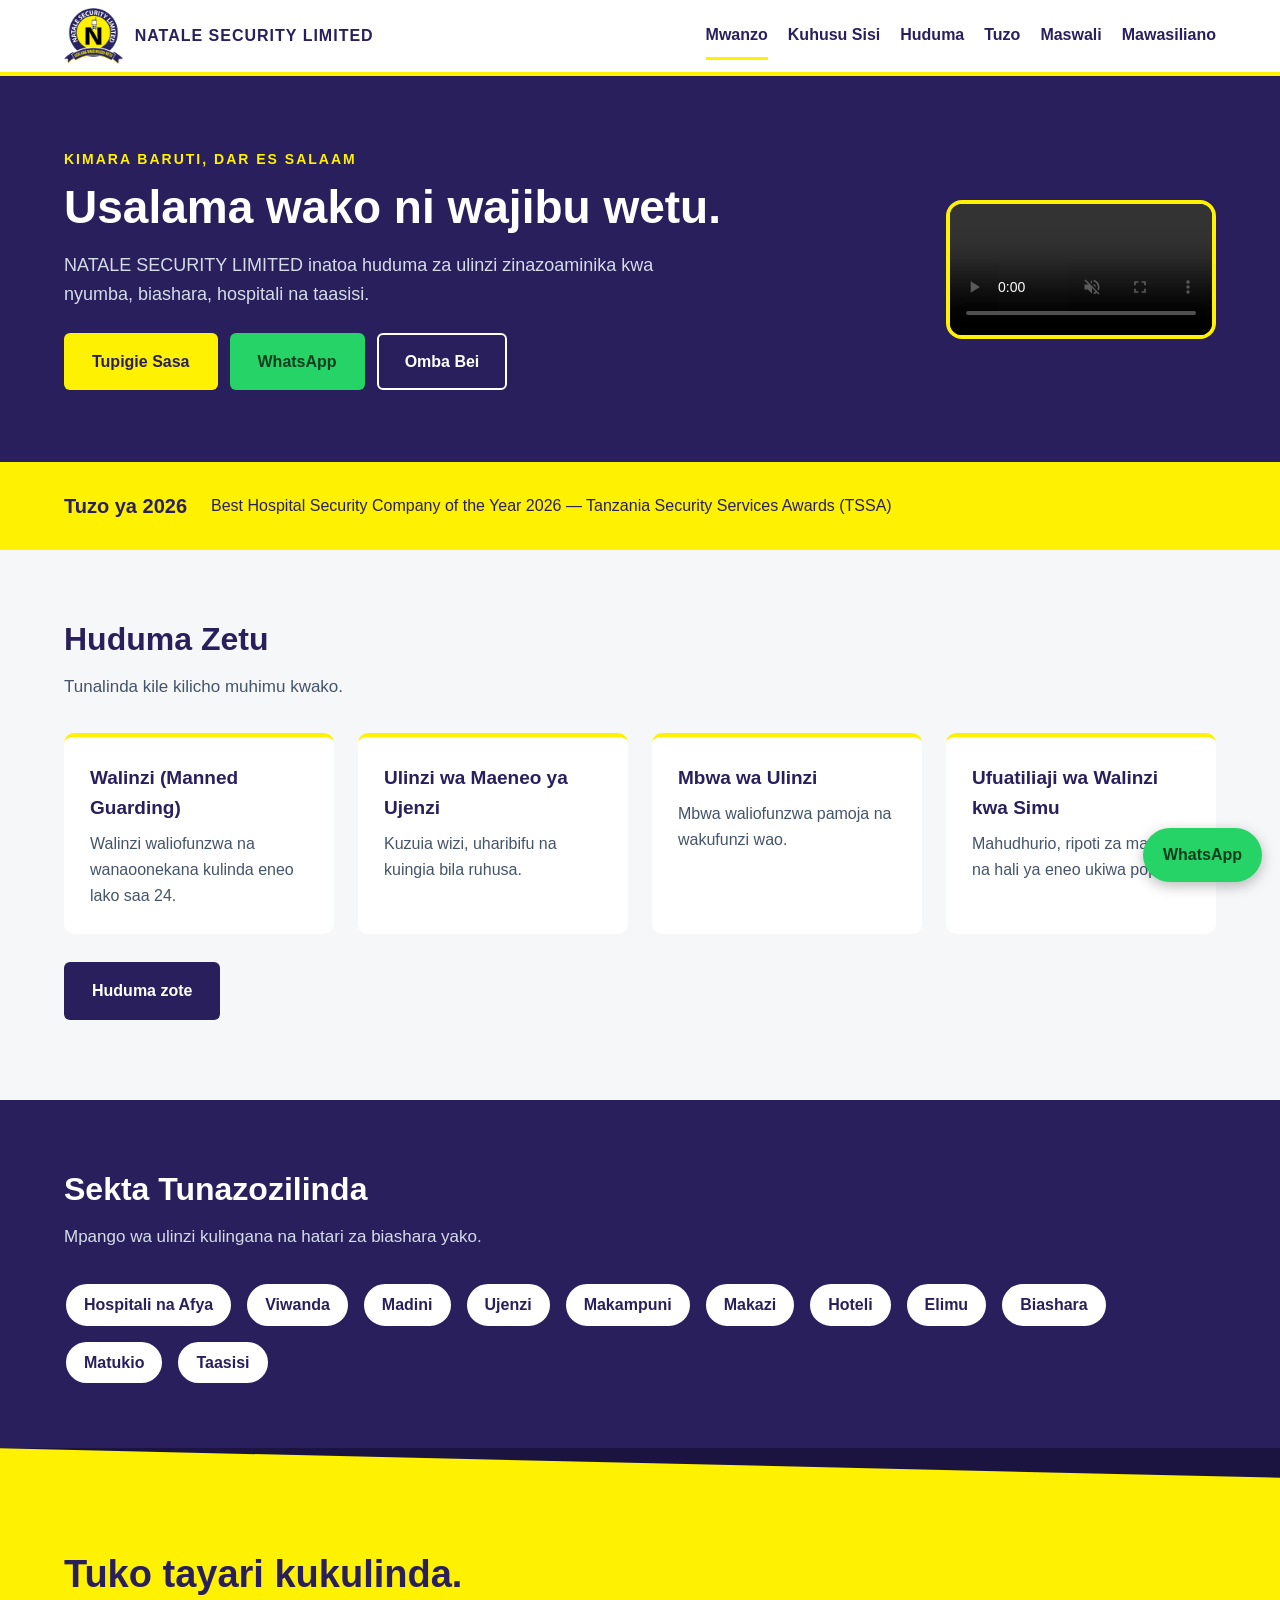
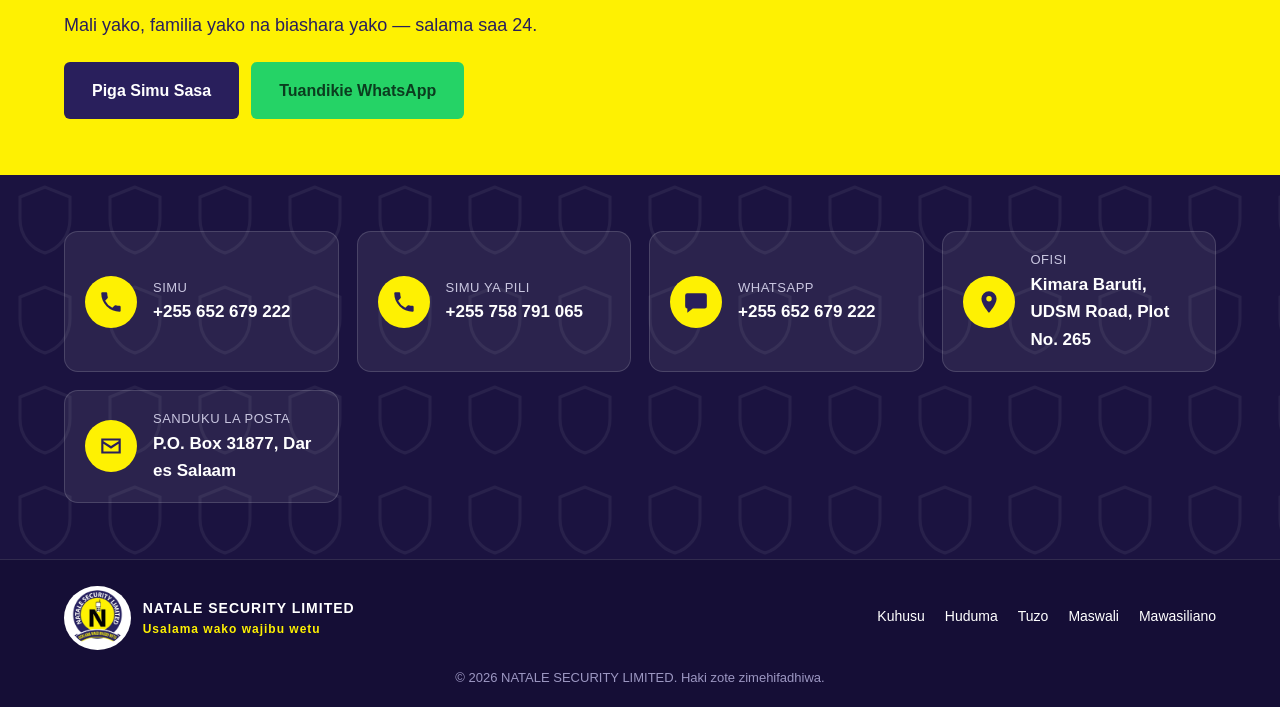
==== index.html @ 87dedaea "Toleo la kwanza: tovuti ya NATALE SECURITY LIMITED (kurasa 6)" ====
<!doctype html><html lang="sw"><head><meta charset="utf-8"><meta name="viewport" content="width=device-width,initial-scale=1"><title>Ulinzi wa Uhakika Dar es Salaam | NATALE SECURITY LIMITED</title><meta name="description" content="NATALE SECURITY LIMITED: huduma za ulinzi Dar es Salaam. Mshindi wa Best Hospital Security Company of the Year 2026."><link rel="icon" href="assets/logo.png"><link rel="stylesheet" href="css/style.css"></head><body>
<header><div class="w"><a class="brand" href="index.html"><img src="assets/logo.png" alt="Nembo la NATALE SECURITY LIMITED"><span>NATALE SECURITY LIMITED</span></a><nav><a href="index.html" class=on>Mwanzo</a><a href="about.html">Kuhusu Sisi</a><a href="services.html">Huduma</a><a href="awards.html">Tuzo</a><a href="faq.html">Maswali</a><a href="contact.html">Mawasiliano</a></nav></div></header>
<section class="hero"><div class="w"><div class="tx"><div class="eyebrow">KIMARA BARUTI, DAR ES SALAAM</div><h1>Usalama wako ni wajibu wetu.</h1><p>NATALE SECURITY LIMITED inatoa huduma za ulinzi zinazoaminika kwa nyumba, biashara, hospitali na taasisi.</p><div class="btns"><a class="b y" href="tel:+255652679222">Tupigie Sasa</a><a class="b g" href="https://wa.me/255652679222">WhatsApp</a><a class="b o" href="contact.html">Omba Bei</a></div></div><div class="vid"><video src="assets/natale-intro.mp4" autoplay muted loop playsinline controls preload="metadata" aria-label="Video ya NATALE SECURITY LIMITED"></video></div></div></section><div class="award"><div class="w"><strong>Tuzo ya 2026</strong><span>Best Hospital Security Company of the Year 2026 &mdash; Tanzania Security Services Awards (TSSA)</span></div></div>
<section class="sec"><div class="w"><h2>Huduma Zetu</h2><p class="sub">Tunalinda kile kilicho muhimu kwako.</p><div class="grid"><div class="card"><h3>Walinzi (Manned Guarding)</h3><p>Walinzi waliofunzwa na wanaoonekana kulinda eneo lako saa 24.</p></div><div class="card"><h3>Ulinzi wa Maeneo ya Ujenzi</h3><p>Kuzuia wizi, uharibifu na kuingia bila ruhusa.</p></div><div class="card"><h3>Mbwa wa Ulinzi</h3><p>Mbwa waliofunzwa pamoja na wakufunzi wao.</p></div><div class="card"><h3>Ufuatiliaji wa Walinzi kwa Simu</h3><p>Mahudhurio, ripoti za matukio na hali ya eneo ukiwa popote.</p></div></div><p style="margin-top:28px"><a class="b n" href="services.html">Huduma zote</a></p></div></section>
<section class="sec dark"><div class="w"><h2>Sekta Tunazozilinda</h2><p class="sub">Mpango wa ulinzi kulingana na hatari za biashara yako.</p><div class="chips" style="color:var(--n)"><span>Hospitali na Afya</span><span>Viwanda</span><span>Madini</span><span>Ujenzi</span><span>Makampuni</span><span>Makazi</span><span>Hoteli</span><span>Elimu</span><span>Biashara</span><span>Matukio</span><span>Taasisi</span></div></div></section>
<footer>
<div class="ft-cta"><div class="w"><h2>Tuko tayari kukulinda.</h2><p>Mali yako, familia yako na biashara yako &mdash; salama saa 24.</p><div class="btns"><a class="b n" href="tel:+255652679222">Piga Simu Sasa</a><a class="b g" href="https://wa.me/255652679222">Tuandikie WhatsApp</a></div></div></div>
<div class="ft-main"><div class="w"><div class="fg"><a href="tel:+255652679222" class="fc"><span class="fi"><svg viewBox="0 0 24 24" width="26" height="26" fill="currentColor" aria-hidden="true"><path d="M6.6 10.8a15 15 0 006.6 6.6l2.2-2.2a1 1 0 011-.25 11 11 0 003.5.56 1 1 0 011 1V20a1 1 0 01-1 1A17 17 0 013 4a1 1 0 011-1h3.5a1 1 0 011 1c0 1.2.2 2.4.56 3.5a1 1 0 01-.25 1z"/></svg></span><span><small>Simu</small><b>+255 652 679 222</b></span></a><a href="tel:+255758791065" class="fc"><span class="fi"><svg viewBox="0 0 24 24" width="26" height="26" fill="currentColor" aria-hidden="true"><path d="M6.6 10.8a15 15 0 006.6 6.6l2.2-2.2a1 1 0 011-.25 11 11 0 003.5.56 1 1 0 011 1V20a1 1 0 01-1 1A17 17 0 013 4a1 1 0 011-1h3.5a1 1 0 011 1c0 1.2.2 2.4.56 3.5a1 1 0 01-.25 1z"/></svg></span><span><small>Simu ya pili</small><b>+255 758 791 065</b></span></a><a href="https://wa.me/255652679222" class="fc"><span class="fi"><svg viewBox="0 0 24 24" width="26" height="26" fill="currentColor" aria-hidden="true"><path d="M4 4h16a2 2 0 012 2v10a2 2 0 01-2 2H9l-5 4v-4H4a2 2 0 01-2-2V6a2 2 0 012-2z"/></svg></span><span><small>WhatsApp</small><b>+255 652 679 222</b></span></a><div class="fc"><span class="fi"><svg viewBox="0 0 24 24" width="26" height="26" fill="currentColor" aria-hidden="true"><path d="M12 2a7 7 0 00-7 7c0 5.200 7 13 7 13s7-7.800 7-13a7 7 0 00-7-7zm0 9.500A2.500 2.500 0 1112 6.500a2.500 2.500 0 010 5z"/></svg></span><span><small>Ofisi</small><b>Kimara Baruti, UDSM Road, Plot No. 265</b></span></div><div class="fc"><span class="fi"><svg viewBox="0 0 24 24" width="26" height="26" fill="currentColor" aria-hidden="true"><path d="M3 5h18v14H3zm2 2v.5l7 4.500 7-4.500V7zm14 3l-7 4.500L5 10v7h14z"/></svg></span><span><small>Sanduku la Posta</small><b>P.O. Box 31877, Dar es Salaam</b></span></div></div></div></div>
<div class="ft-bot"><div class="w"><a class="brand" href="index.html"><img src="assets/logo.png" alt="Nembo la NATALE SECURITY LIMITED"><span>NATALE SECURITY LIMITED<small>Usalama wako wajibu wetu</small></span></a><nav><a href="about.html">Kuhusu</a><a href="services.html">Huduma</a><a href="awards.html">Tuzo</a><a href="faq.html">Maswali</a><a href="contact.html">Mawasiliano</a></nav></div><p>&copy; 2026 NATALE SECURITY LIMITED. Haki zote zimehifadhiwa.</p></div>
</footer>
<a class="wa" href="https://wa.me/255652679222">WhatsApp</a></body></html>
---- css/style.css ----
:root{--n:#291F5C;--d:#1B1340;--y:#FEF102;--t:#44546A;--bg:#F6F7F9}
*{box-sizing:border-box}body{margin:0;font-family:Inter,Arial,sans-serif;color:var(--n);background:var(--bg);line-height:1.6}
a{color:inherit;text-decoration:none}.w{max-width:1200px;margin:0 auto;padding:0 24px}
header{background:#fff;border-bottom:4px solid var(--y);position:sticky;top:0;z-index:9}
header .w{display:flex;flex-wrap:wrap;align-items:center;justify-content:space-between;gap:8px 24px;padding-top:8px;padding-bottom:8px}
.brand{display:flex;align-items:center;gap:12px;font-weight:800;letter-spacing:1px}.brand img{height:56px}
nav{display:flex;flex-wrap:wrap;gap:6px 20px;font-weight:600}nav a{padding:10px 0;border-bottom:3px solid transparent}nav a.on,nav a:hover{border-color:var(--y)}
.hero{background:var(--n);color:#fff;padding:72px 0}.hero .w{display:flex;flex-wrap:wrap;gap:40px;align-items:center;justify-content:space-between}
.hero .tx{flex:1 1 460px}.eyebrow{color:var(--y);font-weight:700;letter-spacing:2px;font-size:14px}
h1{font-size:46px;line-height:1.1;margin:12px 0 18px}h2{font-size:32px;margin:0 0 8px}h3{margin:0 0 8px;font-size:19px}
.hero p{color:#D5DCE8;font-size:18px;max-width:620px}.btns{display:flex;flex-wrap:wrap;gap:12px;margin-top:24px}
.b{display:inline-block;padding:14px 26px;border-radius:6px;font-weight:700;border:2px solid transparent;cursor:pointer;font-size:16px;font-family:inherit}
.b.y{background:var(--y);color:var(--n)}.b.g{background:#25D366;color:#0B3D1F}.b.o{border-color:#fff;color:#fff}.b.n{background:var(--n);color:#fff}
.vid{flex:0 1 270px}video{width:100%;border-radius:16px;display:block;background:#000;border:4px solid var(--y)}
.sec{padding:64px 0}.dark{background:var(--n);color:#fff}.sub{color:var(--t);margin:0 0 32px;font-size:17px}.dark .sub{color:#D5DCE8}
.grid{display:grid;grid-template-columns:repeat(auto-fit,minmax(260px,1fr));gap:24px}
.card{background:#fff;border-radius:10px;padding:26px;border-top:4px solid var(--y)}.card p{margin:0;color:var(--t)}
.award{background:var(--y);color:var(--n);padding:28px 0}.award .w{display:flex;flex-wrap:wrap;gap:12px 24px;align-items:center}.award strong{font-size:20px}
.chips{display:flex;flex-wrap:wrap;gap:12px}.chips span{background:#fff;border:2px solid var(--n);padding:8px 18px;border-radius:999px;font-weight:600}
details{background:#fff;border-radius:10px;padding:18px 22px;margin-bottom:12px}summary{font-weight:700;cursor:pointer}details p{color:var(--t);margin:10px 0 0}
form{display:grid;gap:14px;max-width:560px}input,textarea,select{padding:14px;border:2px solid #C9CDE0;border-radius:6px;font:inherit;width:100%}
label{font-weight:600;display:grid;gap:6px}footer{background:var(--d);color:#C9C6E0;padding:28px 0;text-align:center;font-size:14px}
.wa{position:fixed;right:18px;bottom:18px;background:#25D366;color:#0B3D1F;font-weight:700;padding:14px 20px;border-radius:999px;box-shadow:0 4px 14px #0004;z-index:20}
@media(max-width:640px){h1{font-size:34px}.hero{padding:48px 0}}

footer{padding:0;text-align:left;color:#fff;background:var(--d)}
.ft-cta{background:var(--y);color:var(--n);padding:96px 0 56px;clip-path:polygon(0 0,100% 9%,100% 100%,0 100%);margin-top:-1px}
.ft-cta h2{font-size:38px;margin:0 0 6px}.ft-cta p{margin:0;font-size:18px;font-weight:500}.ft-cta .btns{margin-top:22px}
.ft-main{padding:56px 0;background:var(--d) url("data:image/svg+xml,%3Csvg xmlns='http://www.w3.org/2000/svg' width='90' height='100'%3E%3Cpath d='M45 12L20 22v22c0 18 12 30 25 34 13-4 25-16 25-34V22z' fill='none' stroke='%23ffffff' stroke-opacity='.06' stroke-width='3'/%3E%3C/svg%3E")}
.fg{display:grid;grid-template-columns:repeat(auto-fit,minmax(250px,1fr));gap:18px}
.fc{display:flex;gap:16px;align-items:center;background:#ffffff12;border:1px solid #ffffff26;border-radius:14px;padding:18px 20px;transition:.2s}
a.fc:hover{background:#ffffff22;transform:translateY(-3px);border-color:var(--y)}
.fi{flex:none;width:52px;height:52px;border-radius:50%;background:var(--y);color:var(--n);display:grid;place-items:center}
.fc small{display:block;color:#C9C6E0;font-size:13px;letter-spacing:.5px;text-transform:uppercase}.fc b{font-size:17px;word-break:break-word}
.ft-bot{border-top:1px solid #ffffff1f;background:#150E36;padding:26px 0 18px}
.ft-bot .w{display:flex;flex-wrap:wrap;gap:16px 32px;align-items:center;justify-content:space-between}
.ft-bot .brand{color:#fff}.ft-bot .brand small{display:block;color:var(--y);font-size:12px;letter-spacing:1px}.ft-bot .brand img{height:64px;background:#fff;border-radius:50%;padding:4px}
.ft-bot nav a{color:#fff;font-weight:500}.ft-bot p{text-align:center;color:#9C97C2;font-size:13px;margin:18px 0 0}
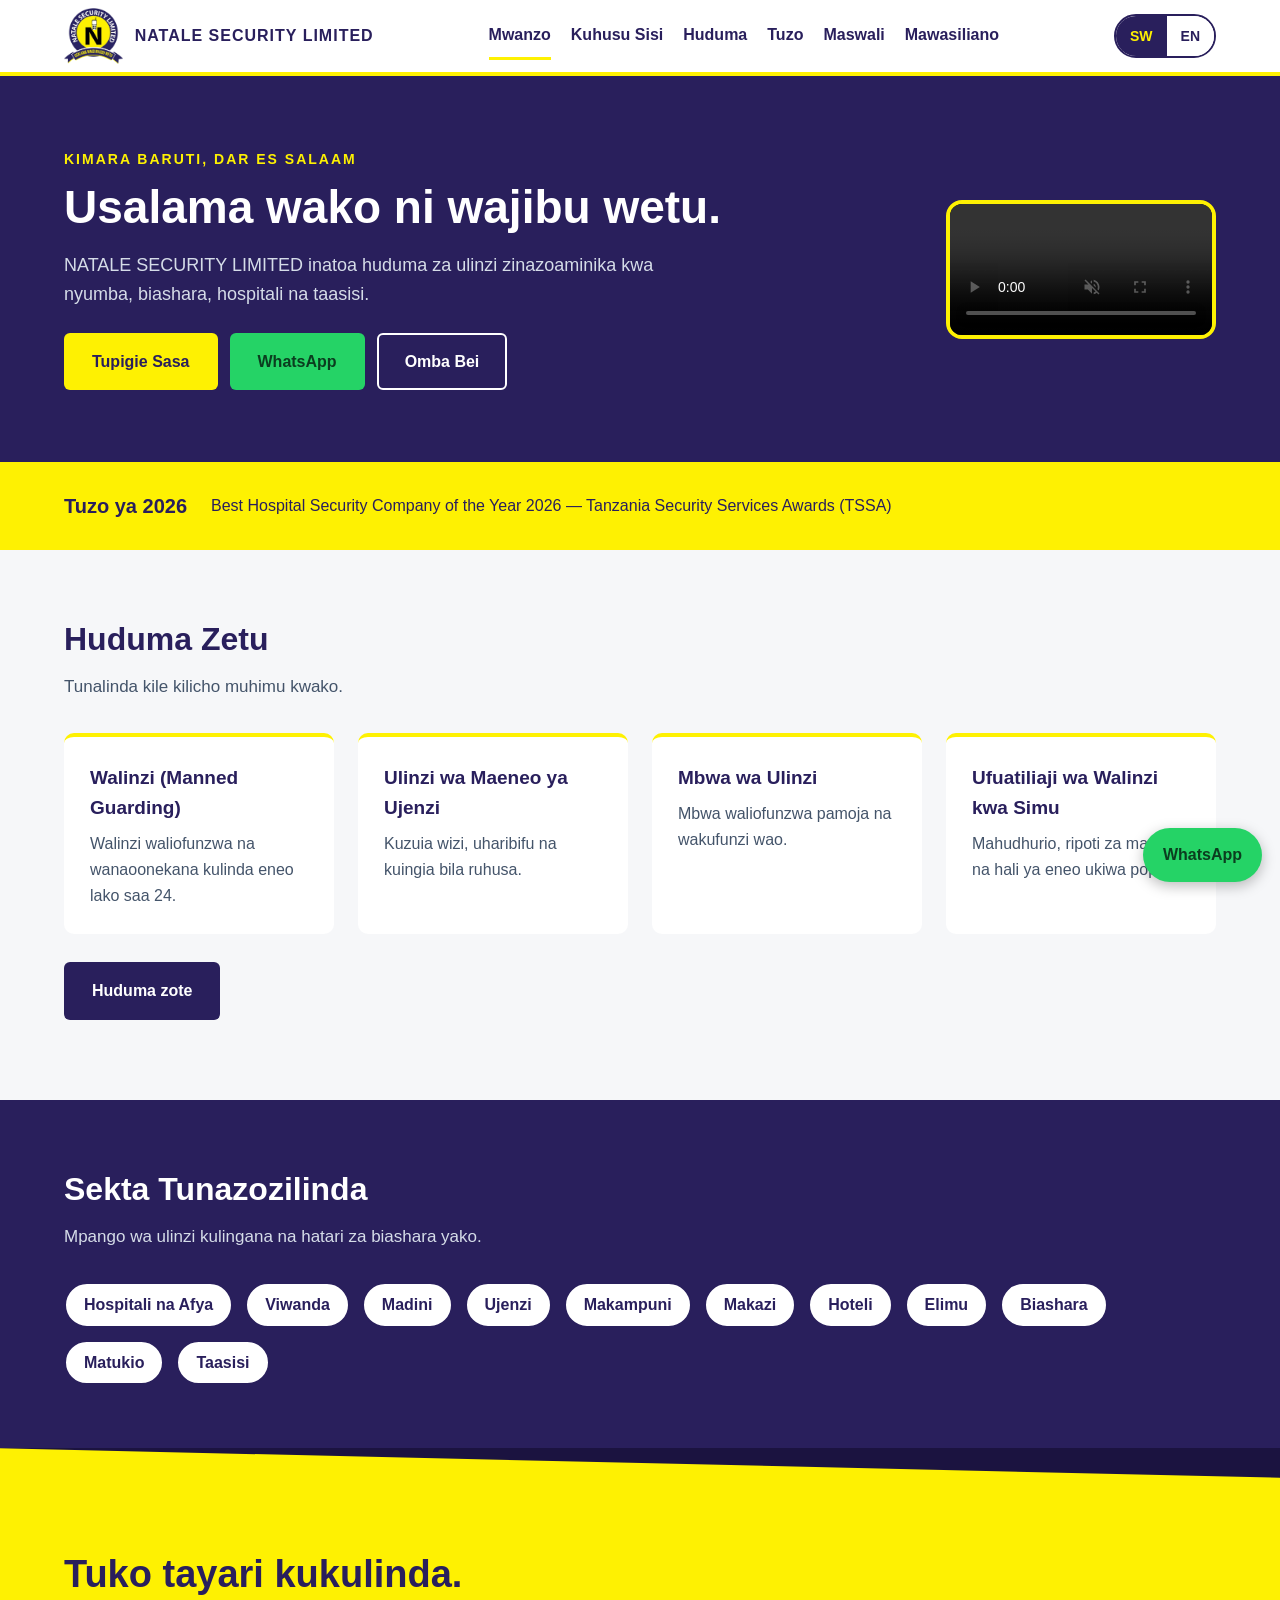
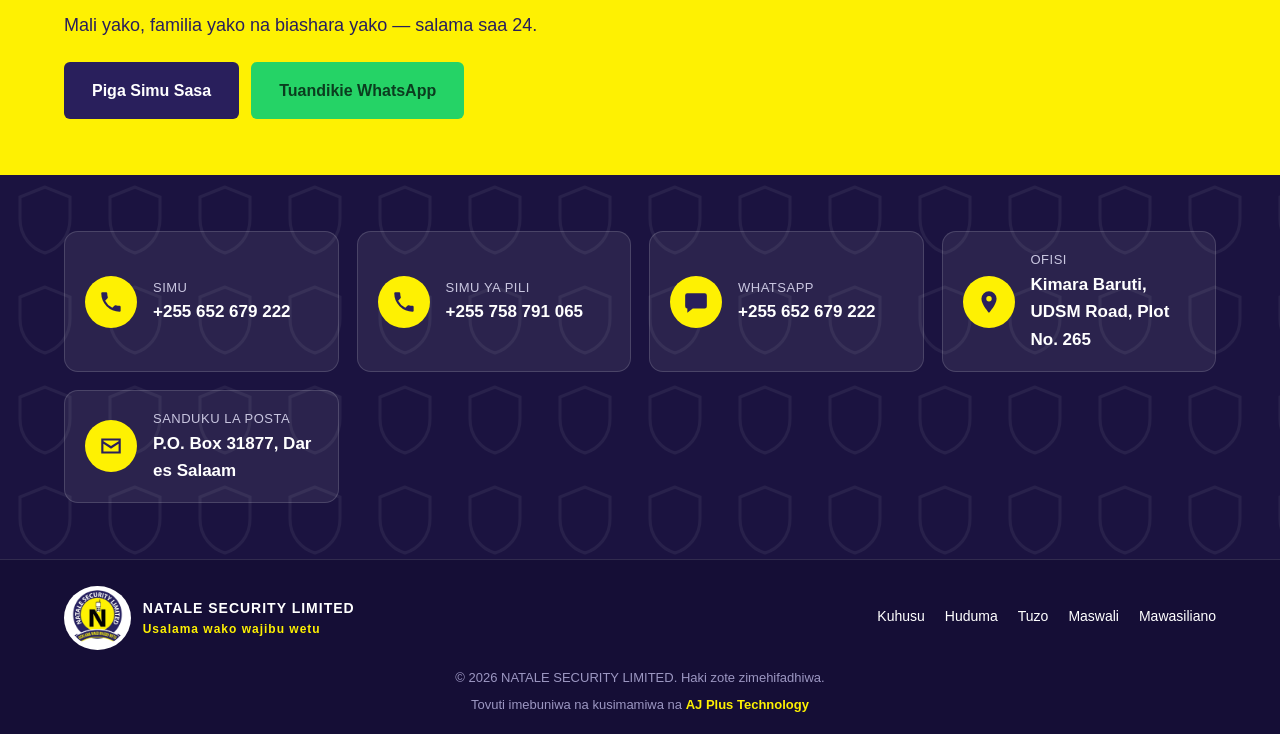
==== commit 46dc8775: "Lugha mbili (SW/EN), footer mpya, mstari wa AJ Plus Technology" ====
--- a/index.html
+++ b/index.html
@@ -1,4 +1,4 @@
-<!doctype html><html lang="sw"><head><meta charset="utf-8"><meta name="viewport" content="width=device-width,initial-scale=1"><title>Ulinzi wa Uhakika Dar es Salaam | NATALE SECURITY LIMITED</title><meta name="description" content="NATALE SECURITY LIMITED: huduma za ulinzi Dar es Salaam. Mshindi wa Best Hospital Security Company of the Year 2026."><link rel="icon" href="assets/logo.png"><link rel="stylesheet" href="css/style.css"></head><body>
+<!doctype html><html lang="sw"><head><meta charset="utf-8"><meta name="viewport" content="width=device-width,initial-scale=1"><title>Ulinzi wa Uhakika Dar es Salaam | NATALE SECURITY LIMITED</title><meta name="author" content="AJ Plus Technology"><meta name="description" content="NATALE SECURITY LIMITED: huduma za ulinzi Dar es Salaam. Mshindi wa Best Hospital Security Company of the Year 2026."><link rel="icon" href="assets/logo.png"><link rel="stylesheet" href="css/style.css"></head><body>
 <header><div class="w"><a class="brand" href="index.html"><img src="assets/logo.png" alt="Nembo la NATALE SECURITY LIMITED"><span>NATALE SECURITY LIMITED</span></a><nav><a href="index.html" class=on>Mwanzo</a><a href="about.html">Kuhusu Sisi</a><a href="services.html">Huduma</a><a href="awards.html">Tuzo</a><a href="faq.html">Maswali</a><a href="contact.html">Mawasiliano</a></nav></div></header>
 <section class="hero"><div class="w"><div class="tx"><div class="eyebrow">KIMARA BARUTI, DAR ES SALAAM</div><h1>Usalama wako ni wajibu wetu.</h1><p>NATALE SECURITY LIMITED inatoa huduma za ulinzi zinazoaminika kwa nyumba, biashara, hospitali na taasisi.</p><div class="btns"><a class="b y" href="tel:+255652679222">Tupigie Sasa</a><a class="b g" href="https://wa.me/255652679222">WhatsApp</a><a class="b o" href="contact.html">Omba Bei</a></div></div><div class="vid"><video src="assets/natale-intro.mp4" autoplay muted loop playsinline controls preload="metadata" aria-label="Video ya NATALE SECURITY LIMITED"></video></div></div></section><div class="award"><div class="w"><strong>Tuzo ya 2026</strong><span>Best Hospital Security Company of the Year 2026 &mdash; Tanzania Security Services Awards (TSSA)</span></div></div>
 <section class="sec"><div class="w"><h2>Huduma Zetu</h2><p class="sub">Tunalinda kile kilicho muhimu kwako.</p><div class="grid"><div class="card"><h3>Walinzi (Manned Guarding)</h3><p>Walinzi waliofunzwa na wanaoonekana kulinda eneo lako saa 24.</p></div><div class="card"><h3>Ulinzi wa Maeneo ya Ujenzi</h3><p>Kuzuia wizi, uharibifu na kuingia bila ruhusa.</p></div><div class="card"><h3>Mbwa wa Ulinzi</h3><p>Mbwa waliofunzwa pamoja na wakufunzi wao.</p></div><div class="card"><h3>Ufuatiliaji wa Walinzi kwa Simu</h3><p>Mahudhurio, ripoti za matukio na hali ya eneo ukiwa popote.</p></div></div><p style="margin-top:28px"><a class="b n" href="services.html">Huduma zote</a></p></div></section>
@@ -6,6 +6,6 @@
 <footer>
 <div class="ft-cta"><div class="w"><h2>Tuko tayari kukulinda.</h2><p>Mali yako, familia yako na biashara yako &mdash; salama saa 24.</p><div class="btns"><a class="b n" href="tel:+255652679222">Piga Simu Sasa</a><a class="b g" href="https://wa.me/255652679222">Tuandikie WhatsApp</a></div></div></div>
 <div class="ft-main"><div class="w"><div class="fg"><a href="tel:+255652679222" class="fc"><span class="fi"><svg viewBox="0 0 24 24" width="26" height="26" fill="currentColor" aria-hidden="true"><path d="M6.6 10.8a15 15 0 006.6 6.6l2.2-2.2a1 1 0 011-.25 11 11 0 003.5.56 1 1 0 011 1V20a1 1 0 01-1 1A17 17 0 013 4a1 1 0 011-1h3.5a1 1 0 011 1c0 1.2.2 2.4.56 3.5a1 1 0 01-.25 1z"/></svg></span><span><small>Simu</small><b>+255 652 679 222</b></span></a><a href="tel:+255758791065" class="fc"><span class="fi"><svg viewBox="0 0 24 24" width="26" height="26" fill="currentColor" aria-hidden="true"><path d="M6.6 10.8a15 15 0 006.6 6.6l2.2-2.2a1 1 0 011-.25 11 11 0 003.5.56 1 1 0 011 1V20a1 1 0 01-1 1A17 17 0 013 4a1 1 0 011-1h3.5a1 1 0 011 1c0 1.2.2 2.4.56 3.5a1 1 0 01-.25 1z"/></svg></span><span><small>Simu ya pili</small><b>+255 758 791 065</b></span></a><a href="https://wa.me/255652679222" class="fc"><span class="fi"><svg viewBox="0 0 24 24" width="26" height="26" fill="currentColor" aria-hidden="true"><path d="M4 4h16a2 2 0 012 2v10a2 2 0 01-2 2H9l-5 4v-4H4a2 2 0 01-2-2V6a2 2 0 012-2z"/></svg></span><span><small>WhatsApp</small><b>+255 652 679 222</b></span></a><div class="fc"><span class="fi"><svg viewBox="0 0 24 24" width="26" height="26" fill="currentColor" aria-hidden="true"><path d="M12 2a7 7 0 00-7 7c0 5.200 7 13 7 13s7-7.800 7-13a7 7 0 00-7-7zm0 9.500A2.500 2.500 0 1112 6.500a2.500 2.500 0 010 5z"/></svg></span><span><small>Ofisi</small><b>Kimara Baruti, UDSM Road, Plot No. 265</b></span></div><div class="fc"><span class="fi"><svg viewBox="0 0 24 24" width="26" height="26" fill="currentColor" aria-hidden="true"><path d="M3 5h18v14H3zm2 2v.5l7 4.500 7-4.500V7zm14 3l-7 4.500L5 10v7h14z"/></svg></span><span><small>Sanduku la Posta</small><b>P.O. Box 31877, Dar es Salaam</b></span></div></div></div></div>
-<div class="ft-bot"><div class="w"><a class="brand" href="index.html"><img src="assets/logo.png" alt="Nembo la NATALE SECURITY LIMITED"><span>NATALE SECURITY LIMITED<small>Usalama wako wajibu wetu</small></span></a><nav><a href="about.html">Kuhusu</a><a href="services.html">Huduma</a><a href="awards.html">Tuzo</a><a href="faq.html">Maswali</a><a href="contact.html">Mawasiliano</a></nav></div><p>&copy; 2026 NATALE SECURITY LIMITED. Haki zote zimehifadhiwa.</p></div>
+<div class="ft-bot"><div class="w"><a class="brand" href="index.html"><img src="assets/logo.png" alt="Nembo la NATALE SECURITY LIMITED"><span>NATALE SECURITY LIMITED<small>Usalama wako wajibu wetu</small></span></a><nav><a href="about.html">Kuhusu</a><a href="services.html">Huduma</a><a href="awards.html">Tuzo</a><a href="faq.html">Maswali</a><a href="contact.html">Mawasiliano</a></nav></div><p>&copy; 2026 NATALE SECURITY LIMITED. Haki zote zimehifadhiwa.</p><p class="credit">Tovuti imebuniwa na kusimamiwa na <strong>AJ Plus Technology</strong></p></div>
 </footer>
-<a class="wa" href="https://wa.me/255652679222">WhatsApp</a></body></html>+<a class="wa" href="https://wa.me/255652679222">WhatsApp</a><script src="js/lang.js" defer></script></body></html>
--- a/css/style.css
+++ b/css/style.css
@@ -36,3 +36,5 @@
 .ft-bot .w{display:flex;flex-wrap:wrap;gap:16px 32px;align-items:center;justify-content:space-between}
 .ft-bot .brand{color:#fff}.ft-bot .brand small{display:block;color:var(--y);font-size:12px;letter-spacing:1px}.ft-bot .brand img{height:64px;background:#fff;border-radius:50%;padding:4px}
 .ft-bot nav a{color:#fff;font-weight:500}.ft-bot p{text-align:center;color:#9C97C2;font-size:13px;margin:18px 0 0}
+.ft-bot .credit{margin:6px 0 0;font-size:13px;color:#9C97C2}.ft-bot .credit strong{color:var(--y);font-weight:600}
+.lg{display:flex;border:2px solid var(--n);border-radius:999px;overflow:hidden}.lg button{border:0;background:#fff;color:var(--n);font:700 14px Inter,Arial,sans-serif;padding:8px 14px;cursor:pointer;min-height:40px}.lg button[aria-pressed=true]{background:var(--n);color:var(--y)}
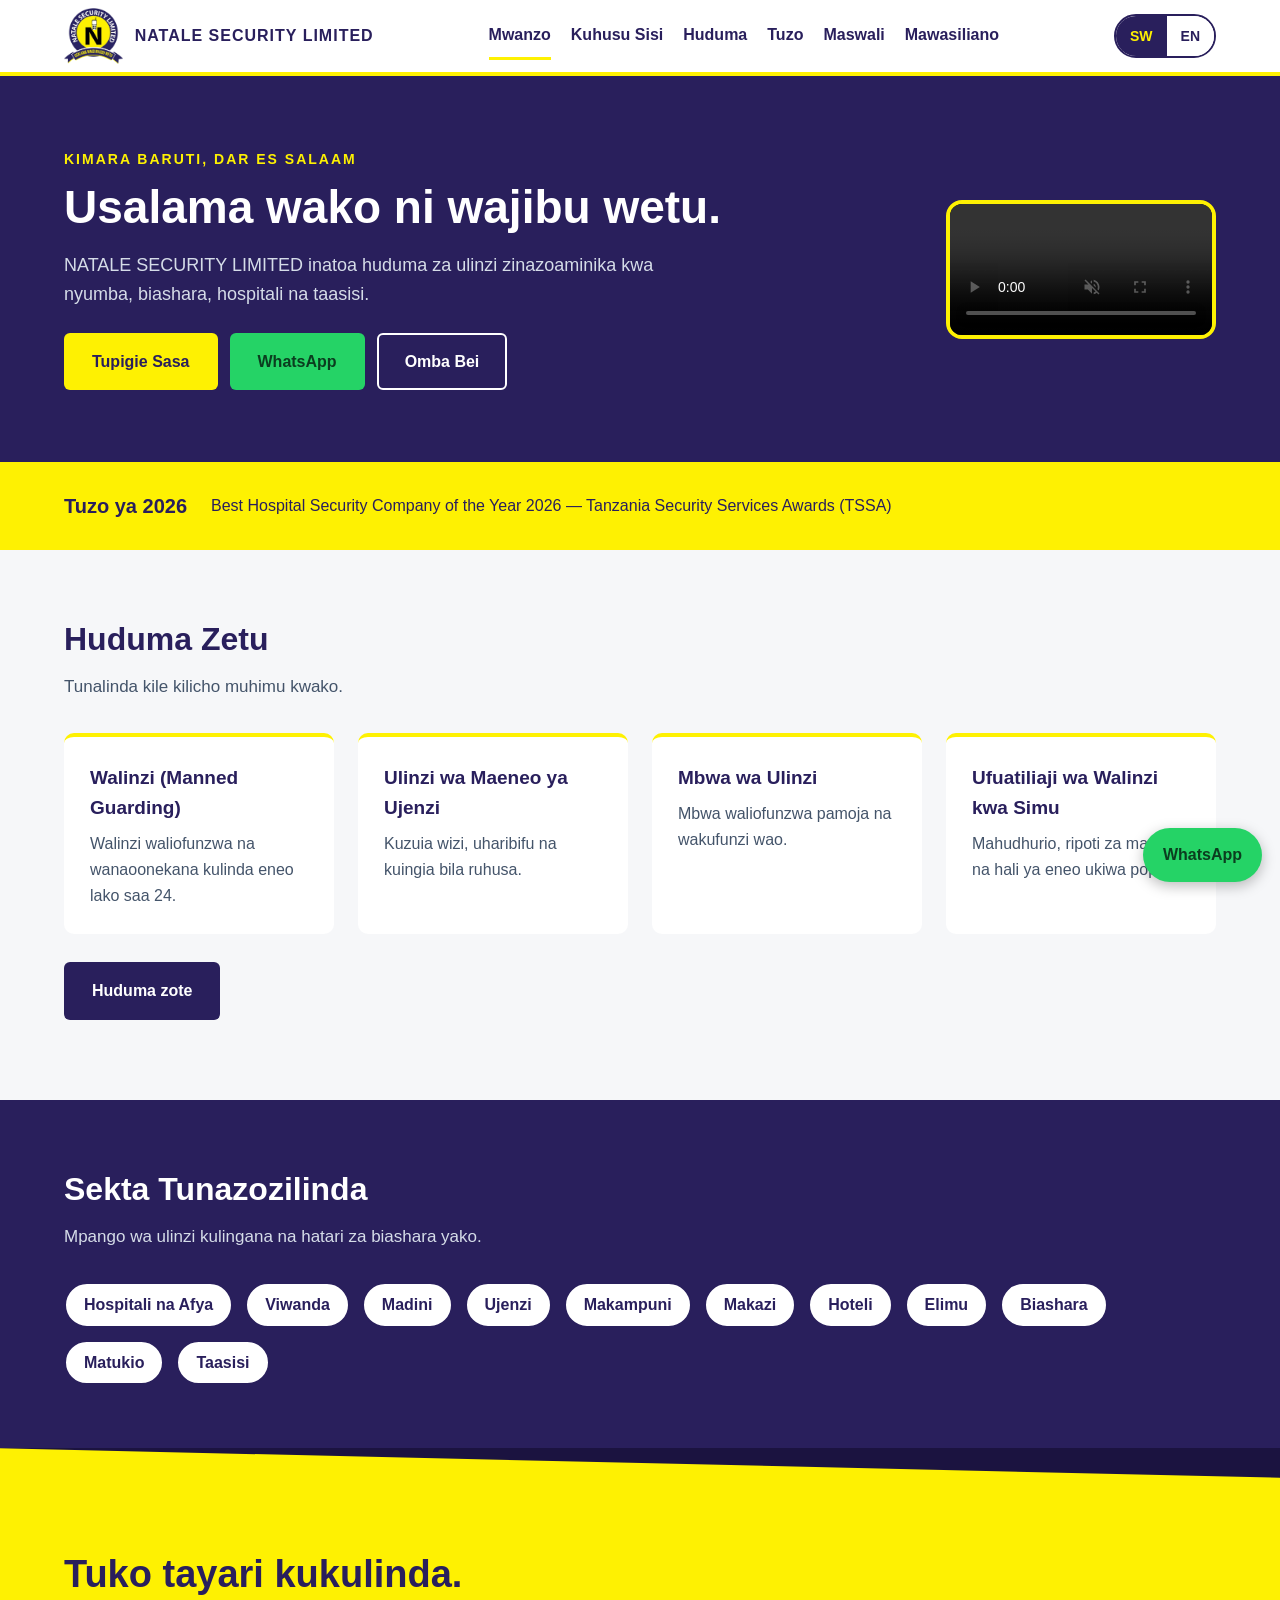
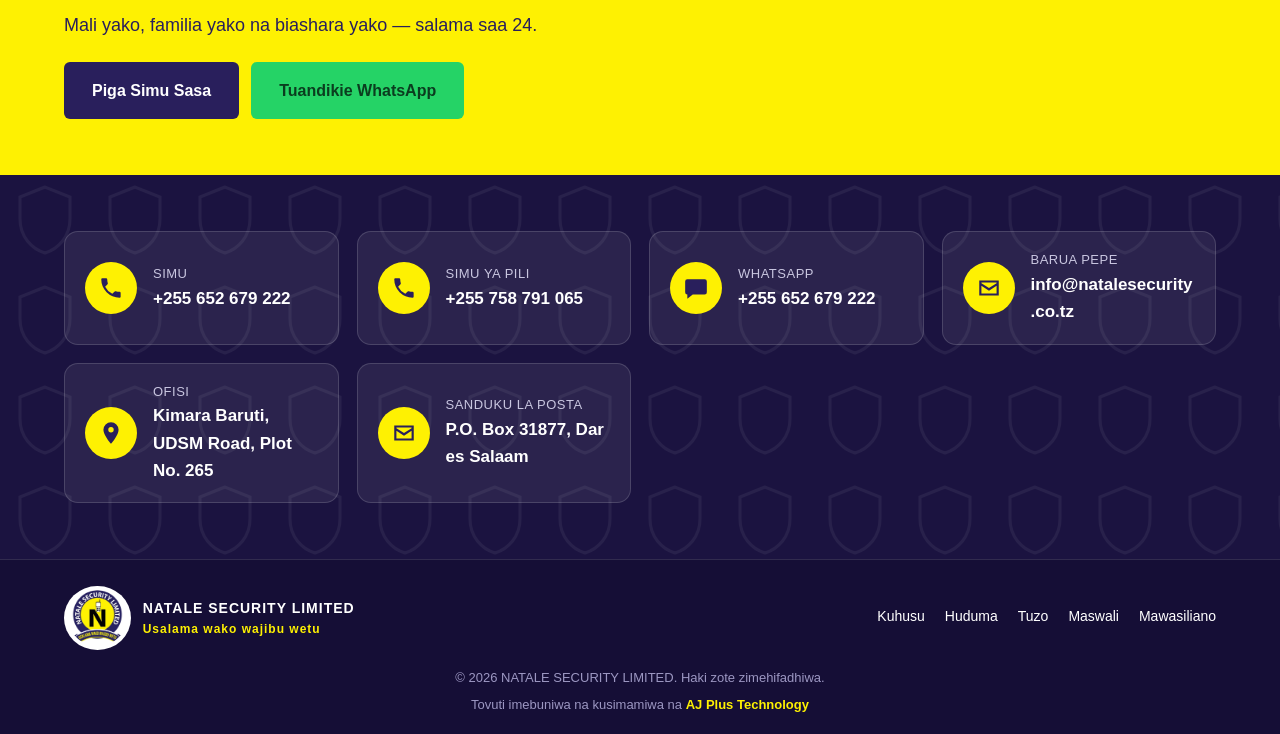
==== commit b2e87e4a: "Barua pepe, h1 kwa kurasa zote, 404, robots.txt" ====
--- a/index.html
+++ b/index.html
@@ -5,7 +5,7 @@
 <section class="sec dark"><div class="w"><h2>Sekta Tunazozilinda</h2><p class="sub">Mpango wa ulinzi kulingana na hatari za biashara yako.</p><div class="chips" style="color:var(--n)"><span>Hospitali na Afya</span><span>Viwanda</span><span>Madini</span><span>Ujenzi</span><span>Makampuni</span><span>Makazi</span><span>Hoteli</span><span>Elimu</span><span>Biashara</span><span>Matukio</span><span>Taasisi</span></div></div></section>
 <footer>
 <div class="ft-cta"><div class="w"><h2>Tuko tayari kukulinda.</h2><p>Mali yako, familia yako na biashara yako &mdash; salama saa 24.</p><div class="btns"><a class="b n" href="tel:+255652679222">Piga Simu Sasa</a><a class="b g" href="https://wa.me/255652679222">Tuandikie WhatsApp</a></div></div></div>
-<div class="ft-main"><div class="w"><div class="fg"><a href="tel:+255652679222" class="fc"><span class="fi"><svg viewBox="0 0 24 24" width="26" height="26" fill="currentColor" aria-hidden="true"><path d="M6.6 10.8a15 15 0 006.6 6.6l2.2-2.2a1 1 0 011-.25 11 11 0 003.5.56 1 1 0 011 1V20a1 1 0 01-1 1A17 17 0 013 4a1 1 0 011-1h3.5a1 1 0 011 1c0 1.2.2 2.4.56 3.5a1 1 0 01-.25 1z"/></svg></span><span><small>Simu</small><b>+255 652 679 222</b></span></a><a href="tel:+255758791065" class="fc"><span class="fi"><svg viewBox="0 0 24 24" width="26" height="26" fill="currentColor" aria-hidden="true"><path d="M6.6 10.8a15 15 0 006.6 6.6l2.2-2.2a1 1 0 011-.25 11 11 0 003.5.56 1 1 0 011 1V20a1 1 0 01-1 1A17 17 0 013 4a1 1 0 011-1h3.5a1 1 0 011 1c0 1.2.2 2.4.56 3.5a1 1 0 01-.25 1z"/></svg></span><span><small>Simu ya pili</small><b>+255 758 791 065</b></span></a><a href="https://wa.me/255652679222" class="fc"><span class="fi"><svg viewBox="0 0 24 24" width="26" height="26" fill="currentColor" aria-hidden="true"><path d="M4 4h16a2 2 0 012 2v10a2 2 0 01-2 2H9l-5 4v-4H4a2 2 0 01-2-2V6a2 2 0 012-2z"/></svg></span><span><small>WhatsApp</small><b>+255 652 679 222</b></span></a><div class="fc"><span class="fi"><svg viewBox="0 0 24 24" width="26" height="26" fill="currentColor" aria-hidden="true"><path d="M12 2a7 7 0 00-7 7c0 5.200 7 13 7 13s7-7.800 7-13a7 7 0 00-7-7zm0 9.500A2.500 2.500 0 1112 6.500a2.500 2.500 0 010 5z"/></svg></span><span><small>Ofisi</small><b>Kimara Baruti, UDSM Road, Plot No. 265</b></span></div><div class="fc"><span class="fi"><svg viewBox="0 0 24 24" width="26" height="26" fill="currentColor" aria-hidden="true"><path d="M3 5h18v14H3zm2 2v.5l7 4.500 7-4.500V7zm14 3l-7 4.500L5 10v7h14z"/></svg></span><span><small>Sanduku la Posta</small><b>P.O. Box 31877, Dar es Salaam</b></span></div></div></div></div>
+<div class="ft-main"><div class="w"><div class="fg"><a href="tel:+255652679222" class="fc"><span class="fi"><svg viewBox="0 0 24 24" width="26" height="26" fill="currentColor" aria-hidden="true"><path d="M6.6 10.8a15 15 0 006.6 6.6l2.2-2.2a1 1 0 011-.25 11 11 0 003.5.56 1 1 0 011 1V20a1 1 0 01-1 1A17 17 0 013 4a1 1 0 011-1h3.5a1 1 0 011 1c0 1.2.2 2.4.56 3.5a1 1 0 01-.25 1z"/></svg></span><span><small>Simu</small><b>+255 652 679 222</b></span></a><a href="tel:+255758791065" class="fc"><span class="fi"><svg viewBox="0 0 24 24" width="26" height="26" fill="currentColor" aria-hidden="true"><path d="M6.6 10.8a15 15 0 006.6 6.6l2.2-2.2a1 1 0 011-.25 11 11 0 003.5.56 1 1 0 011 1V20a1 1 0 01-1 1A17 17 0 013 4a1 1 0 011-1h3.5a1 1 0 011 1c0 1.2.2 2.4.56 3.5a1 1 0 01-.25 1z"/></svg></span><span><small>Simu ya pili</small><b>+255 758 791 065</b></span></a><a href="https://wa.me/255652679222" class="fc"><span class="fi"><svg viewBox="0 0 24 24" width="26" height="26" fill="currentColor" aria-hidden="true"><path d="M4 4h16a2 2 0 012 2v10a2 2 0 01-2 2H9l-5 4v-4H4a2 2 0 01-2-2V6a2 2 0 012-2z"/></svg></span><span><small>WhatsApp</small><b>+255 652 679 222</b></span></a><a href="mailto:info@natalesecurity.co.tz" class="fc"><span class="fi"><svg viewBox="0 0 24 24" width="26" height="26" fill="currentColor" aria-hidden="true"><path d="M3 5h18v14H3zm2 2v.5l7 4.500 7-4.500V7zm14 3l-7 4.500L5 10v7h14z"/></svg></span><span><small>Barua Pepe</small><b>info@natalesecurity.co.tz</b></span></a><div class="fc"><span class="fi"><svg viewBox="0 0 24 24" width="26" height="26" fill="currentColor" aria-hidden="true"><path d="M12 2a7 7 0 00-7 7c0 5.200 7 13 7 13s7-7.800 7-13a7 7 0 00-7-7zm0 9.500A2.500 2.500 0 1112 6.500a2.500 2.500 0 010 5z"/></svg></span><span><small>Ofisi</small><b>Kimara Baruti, UDSM Road, Plot No. 265</b></span></div><div class="fc"><span class="fi"><svg viewBox="0 0 24 24" width="26" height="26" fill="currentColor" aria-hidden="true"><path d="M3 5h18v14H3zm2 2v.5l7 4.500 7-4.500V7zm14 3l-7 4.500L5 10v7h14z"/></svg></span><span><small>Sanduku la Posta</small><b>P.O. Box 31877, Dar es Salaam</b></span></div></div></div></div>
 <div class="ft-bot"><div class="w"><a class="brand" href="index.html"><img src="assets/logo.png" alt="Nembo la NATALE SECURITY LIMITED"><span>NATALE SECURITY LIMITED<small>Usalama wako wajibu wetu</small></span></a><nav><a href="about.html">Kuhusu</a><a href="services.html">Huduma</a><a href="awards.html">Tuzo</a><a href="faq.html">Maswali</a><a href="contact.html">Mawasiliano</a></nav></div><p>&copy; 2026 NATALE SECURITY LIMITED. Haki zote zimehifadhiwa.</p><p class="credit">Tovuti imebuniwa na kusimamiwa na <strong>AJ Plus Technology</strong></p></div>
 </footer>
 <a class="wa" href="https://wa.me/255652679222">WhatsApp</a><script src="js/lang.js" defer></script></body></html>
